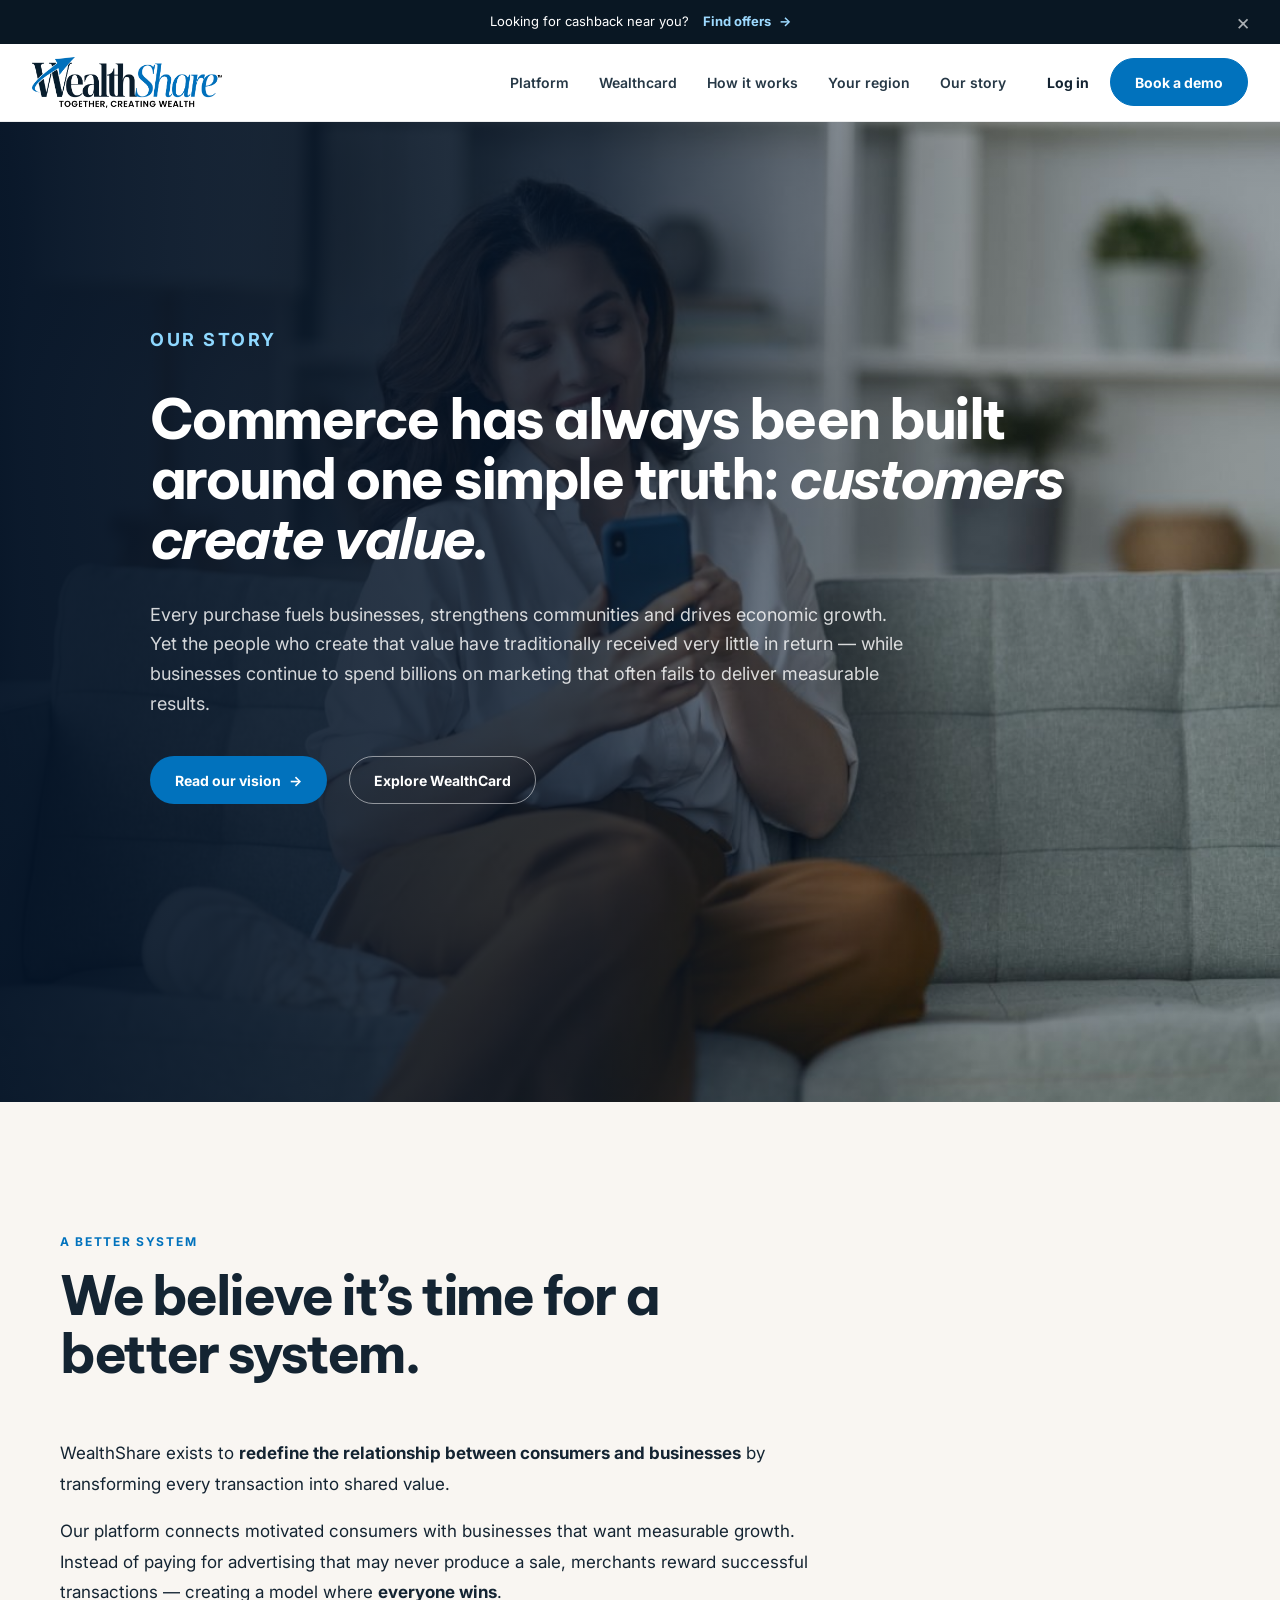
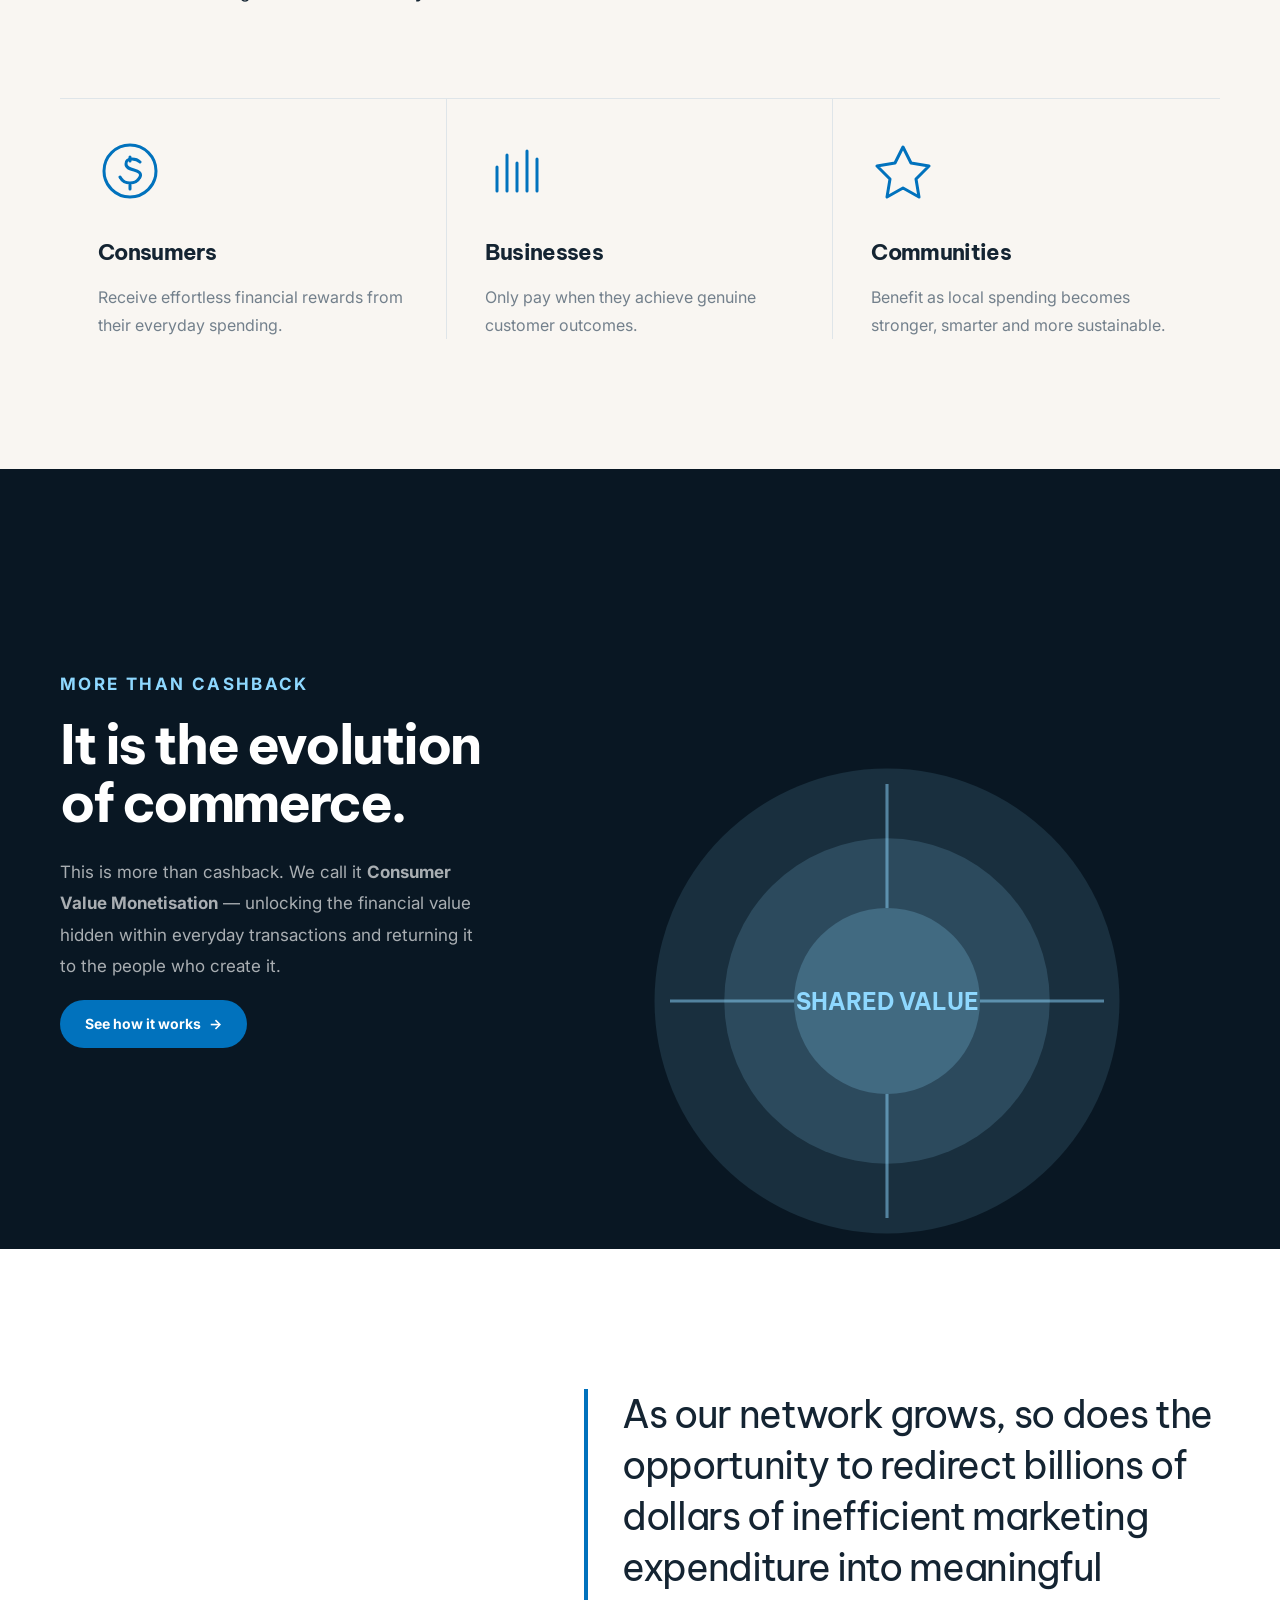
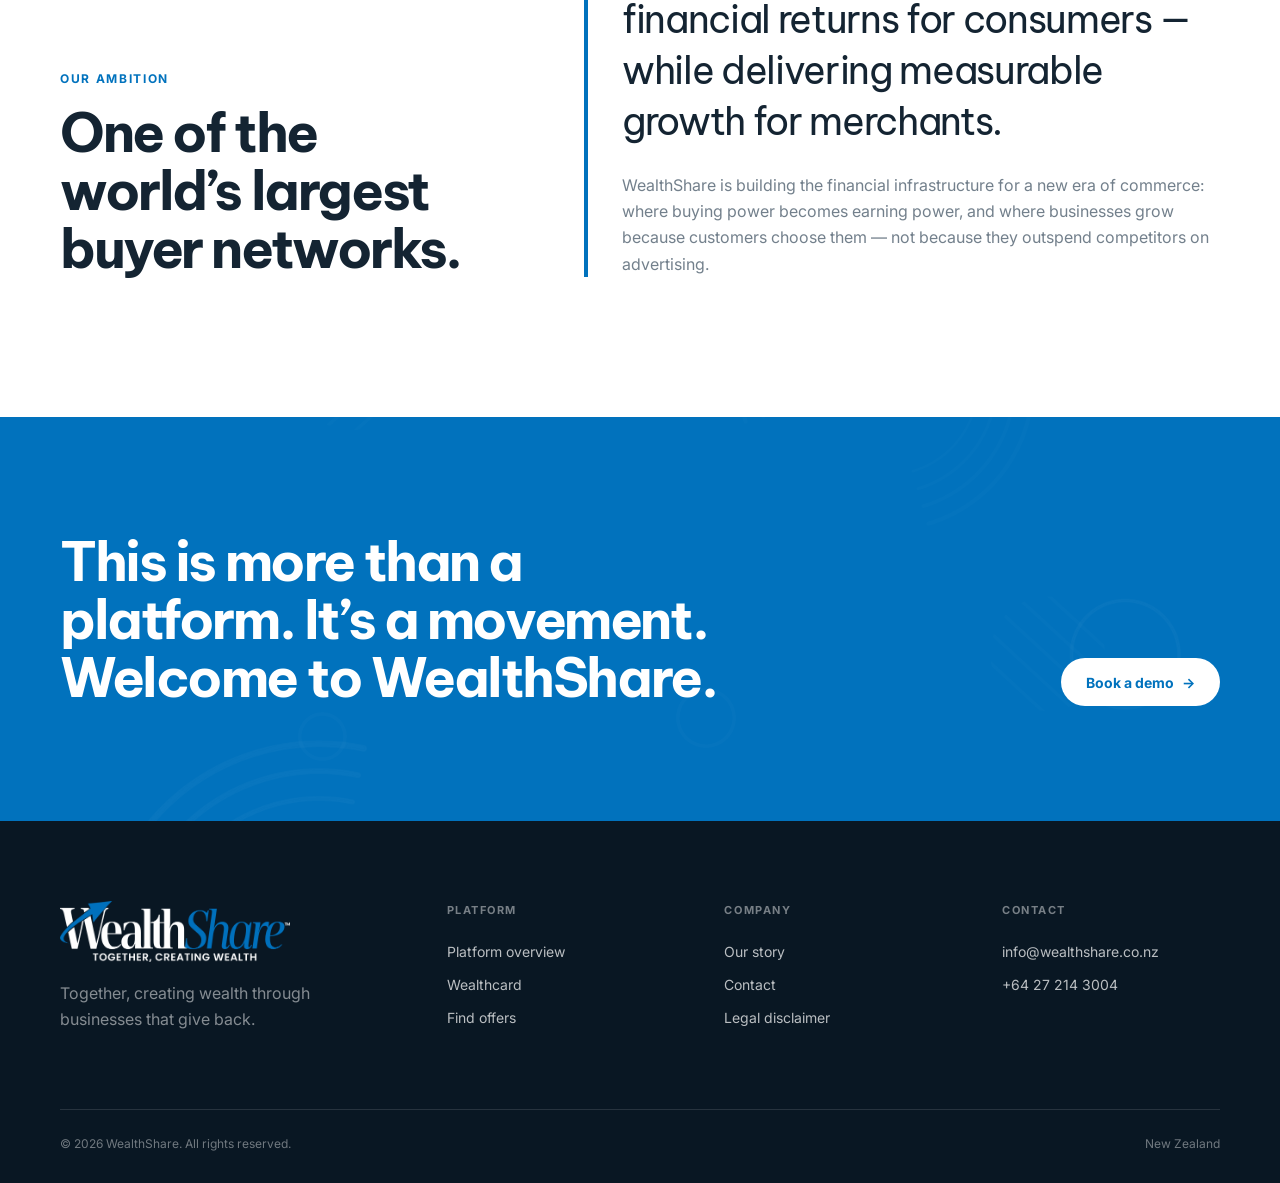
==== story.html @ afe25f83 "Add Our Story + WealthCard pages (theme template)" ====
<!DOCTYPE html>
<html lang="en">
<head>
<meta charset="UTF-8">
<meta name="viewport" content="width=device-width, initial-scale=1.0">
<title>Our Story — WealthShare</title>
<meta name="description" content="WealthShare exists to redefine the relationship between consumers and businesses by transforming every transaction into shared value.">
<link rel="preconnect" href="https://fonts.googleapis.com">
<link rel="preconnect" href="https://fonts.gstatic.com" crossorigin>
<link href="https://fonts.googleapis.com/css2?family=Be+Vietnam+Pro:wght@400;500;600;700;800&family=Inter:wght@400;500;600;700&display=swap" rel="stylesheet">
<link rel="stylesheet" href="theme.css">
</head>
<body>

<div class="utility" id="utility"><span>Looking for cashback near you?</span><a class="link" href="https://alpha3402.github.io/wealthcare/#finder">Find offers <span class="arrow">→</span></a><button aria-label="Dismiss announcement" type="button">×</button></div>

<nav class="nav" aria-label="Primary navigation">
  <div class="inner">
    <a class="brand" href="https://alpha3402.github.io/wealthcare/" aria-label="WealthShare home"><img src="assets/wealthshare-logo.webp" alt="WealthShare"></a>
    <div class="navlinks">
      <a href="https://alpha3402.github.io/wealthcare/#platform">Platform</a>
      <a href="wealthcard.html">Wealthcard</a>
      <a href="https://alpha3402.github.io/wealthcare/#finder">How it works</a>
      <a href="https://alpha3402.github.io/wealthcare/#region">Your region</a>
      <a href="story.html" aria-current="page">Our story</a>
    </div>
    <div class="actions">
      <a class="btn btn-text" href="https://alpha3402.github.io/wealthcare/#contact">Log in</a>
      <a class="btn btn-outline" href="mailto:info@wealthshare.co.nz?subject=WealthShare%20demo">Book a demo</a>
      <button class="menu-toggle" type="button" aria-label="Open menu" aria-expanded="false"><span></span><span></span><span></span></button>
    </div>
  </div>
</nav>

<div class="mobile-menu" id="mobileMenu">
  <a href="https://alpha3402.github.io/wealthcare/#platform">Platform</a>
  <a href="wealthcard.html">Wealthcard</a>
  <a href="https://alpha3402.github.io/wealthcare/#finder">How it works</a>
  <a href="https://alpha3402.github.io/wealthcare/#region">Your region</a>
  <a href="story.html">Our story</a>
  <a class="btn btn-primary" href="mailto:info@wealthshare.co.nz?subject=WealthShare%20demo">Book a demo</a>
</div>

<!-- ================= HERO ================= -->
<section class="hero">
  <div class="shell hero-copy hero-feedback">
    <p class="eyebrow">Our story</p>
    <h1 class="hero-large">Commerce has always been built around one simple truth: <em>customers create value.</em></h1>
    <p class="hero-small">Every purchase fuels businesses, strengthens communities and drives economic growth. Yet the people who create that value have traditionally received very little in return — while businesses continue to spend billions on marketing that often fails to deliver measurable results.</p>
    <div class="hero-buttons">
      <a class="btn btn-primary" href="#vision">Read our vision <span class="arrow">→</span></a>
      <a class="btn btn-outline" href="wealthcard.html">Explore WealthCard</a>
    </div>
  </div>
</section>

<!-- ================= THE BETTER SYSTEM ================= -->
<section class="platform" id="vision">
  <div class="shell">
    <header class="platform-head">
      <p class="eyebrow">A better system</p>
      <h2 class="title">We believe it&rsquo;s time for a better system.</h2>
    </header>
    <div class="copy" style="max-width:760px">
      <p>WealthShare exists to <strong>redefine the relationship between consumers and businesses</strong> by transforming every transaction into shared value.</p>
      <p>Our platform connects motivated consumers with businesses that want measurable growth. Instead of paying for advertising that may never produce a sale, merchants reward successful transactions — creating a model where <strong>everyone wins</strong>.</p>
    </div>
    <div class="how">
      <div class="how-item">
        <svg class="how-icon" viewBox="0 0 64 64" fill="none" stroke="currentColor" stroke-width="3" stroke-linecap="round" stroke-linejoin="round" aria-hidden="true"><circle cx="32" cy="32" r="26"/><path d="M22 38c2 4 6 6 10 6s8-2 10-6-2-6-6-7-8-2-8-6 2-5 6-5 6 1 8 3"/><path d="M32 18v4m0 24v4"/></svg>
        <h3>Consumers</h3>
        <p>Receive effortless financial rewards from their everyday spending.</p>
      </div>
      <div class="how-item">
        <svg class="how-icon" viewBox="0 0 64 64" fill="none" stroke="currentColor" stroke-width="3" stroke-linecap="round" stroke-linejoin="round" aria-hidden="true"><path d="M12 52V28m10 24V16m10 36V24m10 28V12m10 40V20"/></svg>
        <h3>Businesses</h3>
        <p>Only pay when they achieve genuine customer outcomes.</p>
      </div>
      <div class="how-item">
        <svg class="how-icon" viewBox="0 0 64 64" fill="none" stroke="currentColor" stroke-width="3" stroke-linecap="round" stroke-linejoin="round" aria-hidden="true"><path d="M32 8l8 16 18 3-13 13 3 18-16-9-16 9 3-18L6 27l18-3z"/></svg>
        <h3>Communities</h3>
        <p>Benefit as local spending becomes stronger, smarter and more sustainable.</p>
      </div>
    </div>
  </div>
</section>

<!-- ================= CONSUMER VALUE MONETISATION ================= -->
<section class="travel">
  <div class="shell travel-grid">
    <div class="travel-copy">
      <p class="eyebrow">More than cashback</p>
      <h2 class="title">It is the evolution of commerce.</h2>
      <p>This is more than cashback. We call it <strong>Consumer Value Monetisation</strong> — unlocking the financial value hidden within everyday transactions and returning it to the people who create it.</p>
      <a class="btn btn-primary" href="wealthcard.html">See how it works <span class="arrow">→</span></a>
    </div>
    <div class="travel-phones" aria-hidden="true">
      <svg viewBox="0 0 400 320" style="width:min(620px,100%)" fill="none">
        <circle cx="200" cy="160" r="150" fill="rgba(142,216,255,.12)"/>
        <circle cx="200" cy="160" r="105" fill="rgba(142,216,255,.16)"/>
        <circle cx="200" cy="160" r="60" fill="rgba(142,216,255,.22)"/>
        <path d="M60 160h80M260 160h80M200 20v80M200 220v80" stroke="#8ed8ff" stroke-width="2" opacity=".5"/>
        <text x="200" y="166" text-anchor="middle" fill="#8ed8ff" font-family="Be Vietnam Pro, sans-serif" font-size="15" font-weight="700">SHARED VALUE</text>
      </svg>
    </div>
  </div>
</section>

<!-- ================= AMBITION ================= -->
<section class="proof">
  <div class="shell proof-grid">
    <div>
      <p class="eyebrow">Our ambition</p>
      <h2 class="title">One of the world&rsquo;s largest buyer networks.</h2>
    </div>
    <div class="quote">
      <blockquote>As our network grows, so does the opportunity to redirect billions of dollars of inefficient marketing expenditure into meaningful financial returns for consumers — while delivering measurable growth for merchants.</blockquote>
      <p>WealthShare is building the financial infrastructure for a new era of commerce: where buying power becomes earning power, and where businesses grow because customers choose them — not because they outspend competitors on advertising.</p>
    </div>
  </div>
</section>

<!-- ================= CLOSING CTA ================= -->
<section class="cta">
  <div class="shell">
    <h2 class="title">This is more than a platform. It&rsquo;s a movement. Welcome to WealthShare.</h2>
    <a class="btn" href="mailto:info@wealthshare.co.nz?subject=WealthShare%20demo">Book a demo <span class="arrow">→</span></a>
  </div>
</section>

<footer class="footer">
  <div class="shell">
    <div class="footer-grid">
      <div class="footer-brand"><img src="assets/wealthshare-logo-white.webp" alt="WealthShare"><p>Together, creating wealth through businesses that give back.</p></div>
      <div><h4>Platform</h4><a href="https://alpha3402.github.io/wealthcare/#platform">Platform overview</a><a href="wealthcard.html">Wealthcard</a><a href="https://alpha3402.github.io/wealthcare/#finder">Find offers</a></div>
      <div><h4>Company</h4><a href="story.html">Our story</a><a href="mailto:info@wealthshare.co.nz">Contact</a><a href="https://wealthshare.online/wealthshare-copy/">Legal disclaimer</a></div>
      <div><h4>Contact</h4><a href="mailto:info@wealthshare.co.nz">info@wealthshare.co.nz</a><a href="tel:+64272143004">+64 27 214 3004</a></div>
    </div>
    <div class="footer-bottom"><span>© 2026 WealthShare. All rights reserved.</span><span>New Zealand</span></div>
  </div>
</footer>

<script src="theme.js"></script>
</body>
</html>
---- theme.css ----
:root{--blue:#0172bd;--blue2:#078ddd;--navy:#091723;--ink:#142432;--body:#465463;--muted:#73808c;--paper:#fbfaf7;--mist:#f1f4f6;--line:#dfe5e9;--white:#fff;--head:'Be Vietnam Pro',sans-serif;--body:'Inter',sans-serif;--max:1160px}
*{box-sizing:border-box}html{scroll-behavior:smooth}body{margin:0;background:var(--paper);color:var(--ink);font-family:var(--body);font-size:16px;line-height:1.65;-webkit-font-smoothing:antialiased;overflow-x:hidden}body.menu-open{overflow:hidden}a{color:inherit;text-decoration:none}button,select{font:inherit}img{display:block;max-width:100%}.shell{width:min(var(--max),calc(100% - 96px));margin-inline:auto}.eyebrow{margin:0 0 14px;color:var(--blue);font-size:12px;font-weight:700;letter-spacing:.14em;text-transform:uppercase}.display{font-family:var(--head);font-size:clamp(42px,5.5vw,74px);font-weight:700;line-height:1.03;letter-spacing:-.055em}.title{font-family:var(--head);font-size:clamp(34px,4.2vw,58px);font-weight:700;line-height:1.08;letter-spacing:-.045em}.copy{color:var(--body);font-size:17px;line-height:1.8}.arrow{display:inline-block;margin-left:8px;transition:transform .2s}.link:hover .arrow,.btn:hover .arrow{transform:translateX(4px)}
.utility{height:44px;background:var(--navy);color:#fff;display:flex;align-items:center;justify-content:center;gap:14px;font-size:13px}.utility a{display:inline-flex;align-items:center;color:#9edaff;font-weight:700}.utility button{position:absolute;right:24px;border:0;background:transparent;color:#fff;font-size:22px;opacity:.65;cursor:pointer}.nav{height:78px;background:#fff;border-bottom:1px solid rgba(9,23,35,.08);display:flex;align-items:center;position:sticky;top:0;z-index:100}.nav .inner{width:min(1220px,calc(100% - 64px));margin:auto;display:flex;align-items:center;justify-content:space-between;gap:32px}.brand img{width:190px;height:auto}.navlinks{display:flex;align-items:center;gap:30px;margin-left:auto}.navlinks a{font-size:14px;font-weight:600;color:#263846}.navlinks a:hover{color:var(--blue)}.actions{display:flex;align-items:center;gap:12px}.btn{display:inline-flex;align-items:center;justify-content:center;min-height:48px;padding:0 24px;border:1px solid transparent;border-radius:999px;font-size:14px;font-weight:700;cursor:pointer;transition:background .2s,color .2s,border .2s,transform .2s}.btn-primary{background:var(--blue);color:#fff}.btn-primary:hover{background:#0566a4;transform:translateY(-1px)}.btn-outline{border-color:#b9c5cc;color:var(--ink);background:#fff}.btn-outline:hover{border-color:var(--ink)}.btn-text{padding-inline:8px}.menu-toggle{display:none;border:0;background:transparent;padding:8px;cursor:pointer}.menu-toggle span{display:block;width:25px;height:2px;background:var(--navy);margin:5px}.mobile-menu{display:none}
.hero{min-height:calc(100vh - 122px);position:relative;display:flex;align-items:center;color:#fff;background:url('assets/hero-woman-phone.jpg') center 45%/cover no-repeat}.hero:before{content:"";position:absolute;inset:0;background:linear-gradient(90deg,rgba(5,20,39,.96) 0%,rgba(5,20,39,.8) 46%,rgba(5,20,39,.25) 76%,rgba(5,20,39,.2) 100%)}.hero-copy{position:relative;z-index:1;max-width:700px;padding:104px 0 112px}.hero .eyebrow{color:#8ed8ff}.hero h1{margin:0 0 28px}.hero p{max-width:620px;margin:0 0 34px;color:rgba(255,255,255,.82);font-size:18px;line-height:1.75}.hero-buttons{display:flex;align-items:center;gap:22px}.hero .btn-outline{color:#fff;border-color:rgba(255,255,255,.5);background:transparent}.hero-proof{margin-top:54px;padding-top:28px;border-top:1px solid rgba(255,255,255,.2);display:flex;align-items:center;gap:18px}.hero-proof strong{font-family:var(--head);font-size:30px;line-height:1}.hero-proof span{max-width:180px;color:rgba(255,255,255,.65);font-size:13px;line-height:1.45}
.hero{min-height:980px}.hero-copy{max-width:760px;padding:92px 0 100px}.hero-long-copy{max-width:710px}.hero-long-copy p{margin:0 0 16px;color:rgba(255,255,255,.82);font-size:17px;line-height:1.72}.hero .hero-proof{margin-top:34px}.hero .hero-proof strong{max-width:330px;text-transform:uppercase}.hero .hero-proof span{max-width:310px}.hero .hero-buttons{margin-top:32px}.play-mark{width:17px;height:17px;margin-right:9px;flex:none}.product-overview{min-height:820px;background:#f3f6f7;display:grid;place-items:center;padding:100px 32px;position:relative;overflow:hidden}.product-overview:before{content:"";position:absolute;width:760px;height:760px;border-radius:50%;background:rgba(1,114,189,.06)}.phones{position:relative;width:min(720px,90vw);filter:drop-shadow(0 35px 32px rgba(9,23,35,.17));mix-blend-mode:multiply}.product-caption{position:absolute;left:max(32px,calc((100vw - var(--max))/2));bottom:60px;color:var(--muted);font-size:13px}.product-caption strong{display:block;color:var(--ink);font-family:var(--head);font-size:20px;margin-bottom:4px}
.logo-rail{background:#fff;border-block:1px solid var(--line);overflow:hidden;padding:27px 0}.logo-track{width:max-content;display:flex;align-items:center;gap:54px;animation:logos 40s linear infinite}.logo-track a{display:flex;align-items:center;justify-content:center}.logo-track img{width:145px;height:58px;object-fit:contain;filter:none;opacity:1;transition:transform .25s ease,opacity .25s ease}.logo-track a:hover img{transform:scale(1.06)}.logo-track .brandcrafter-logo{width:175px}@keyframes logos{to{transform:translateX(-50%)}}
.platform{background:#f9f6f2;padding:130px 0}.platform-head{margin-bottom:56px}.platform-head h2{margin:0;max-width:620px}.platform-grid{display:grid;grid-template-columns:minmax(0,.9fr) minmax(520px,1.1fr);gap:70px;align-items:start}.steps{position:relative;padding-bottom:42vh}.step{position:sticky;top:120px;z-index:1;min-height:420px;margin-bottom:55vh;padding:40px 34px;display:grid;grid-template-columns:48px 1fr;align-content:start;background:#fff;border:1px solid #d7e0e5;border-radius:20px;box-shadow:0 16px 46px rgba(9,23,35,.09);opacity:1;transform:scale(.965);transform-origin:top center;transition:transform .35s,border-color .35s,box-shadow .35s}.step:nth-child(2){z-index:2}.step:nth-child(3){z-index:3}.step:nth-child(4){z-index:4}.step:nth-child(5){z-index:5;margin-bottom:0}.step.active{transform:scale(1);border-color:rgba(1,114,189,.38);box-shadow:0 26px 62px rgba(9,23,35,.15)}.step-num{font-size:11px;font-weight:700;color:var(--blue);padding-top:7px}.step h3{font-family:var(--head);font-size:27px;letter-spacing:-.03em;margin:0 0 18px}.step p{margin:0;max-width:480px;color:var(--body);font-size:17px;line-height:1.85}.stage-wrap{position:sticky;top:108px;height:600px}.stage{position:absolute;inset:0;border:1px solid #dfe4e7;border-radius:19px;background:#fff;box-shadow:0 28px 70px rgba(9,23,35,.12);overflow:hidden}.slide{position:absolute;inset:0;opacity:0;transform:translateY(18px);transition:opacity .45s,transform .45s;display:flex;align-items:center;justify-content:center;padding:38px}.slide.active{opacity:1;transform:none}.slide.blue{background:#eaf6fd}.slide.soft{background:#f5f6f4}.slide.navy{background:var(--navy);color:#fff}.slide img{max-width:100%;max-height:100%;object-fit:contain}.slide .phone-pair{height:100%;filter:drop-shadow(0 20px 20px rgba(9,23,35,.16))}.locator-demo{width:100%;max-width:470px}.locator-demo .find{width:260px;margin:0 auto 28px}.search-card{background:#fff;border:1px solid #dce4e8;border-radius:16px;padding:22px;box-shadow:0 20px 50px rgba(9,23,35,.12)}.search-card label{font-size:12px;font-weight:700;color:var(--muted);text-transform:uppercase;letter-spacing:.08em}.search-field{margin-top:10px;border:1px solid #cbd5db;border-radius:10px;padding:16px;display:flex;justify-content:space-between;color:var(--ink)}.partner-grid{display:grid;grid-template-columns:repeat(3,1fr);gap:20px;width:100%;align-items:center}.partner-grid img{height:70px;width:100%;object-fit:contain;filter:grayscale(1);background:#fff;border-radius:10px;padding:12px}.app-panel{text-align:center}.app-panel h4{font-family:var(--head);font-size:36px;margin:0 0 14px;letter-spacing:-.04em}.app-panel p{color:rgba(255,255,255,.65);max-width:430px;margin:0 auto 28px}.store-buttons{display:flex;justify-content:center;gap:12px}.store-buttons img{height:48px}.mobile-visual{display:none}
.platform-icon-wrap{width:100%;height:100%;display:flex;align-items:center;justify-content:center}.slide .app-step-icon{max-height:440px;width:auto;filter:drop-shadow(0 18px 25px rgba(9,23,35,.14))}.mobile-visual .app-step-icon{max-height:280px;width:auto}.platform-icon{width:168px;height:168px;color:var(--blue);padding:32px;border:1px solid #cfe4f1;border-radius:50%;background:#fff;box-shadow:0 18px 45px rgba(1,114,189,.12)}.mobile-visual .platform-icon{width:132px;height:132px;padding:26px}.app-promo{padding:125px 0;background:#eef6fb}.app-promo-grid{display:grid;grid-template-columns:1fr 1fr;gap:72px;align-items:center}.app-promo-visual{min-height:620px;display:flex;align-items:flex-end;justify-content:center}.app-promo-visual img{width:min(500px,100%);filter:drop-shadow(0 28px 30px rgba(9,23,35,.18))}.app-promo-panel{padding:64px;border-radius:22px;background:var(--navy);color:#fff;box-shadow:0 28px 70px rgba(9,23,35,.16)}.app-promo-panel .eyebrow{color:#8ed8ff}.app-promo-panel h2{margin:0 0 24px}.app-promo-panel p{margin:0 0 32px;color:rgba(255,255,255,.68);font-size:17px;line-height:1.8}.app-promo-panel .store-buttons{justify-content:flex-start}.finder{padding:125px 0;background:#fff}.finder-head{text-align:center;max-width:800px;margin:0 auto}.finder h2{margin:0 0 42px}.finder-form{display:flex;justify-content:center;gap:12px}.finder select{width:min(430px,65vw);padding:16px 18px;border:1px solid #cbd5db;border-radius:8px;background:#fff;color:var(--ink)}.how{margin-top:90px;display:grid;grid-template-columns:repeat(3,1fr);border-top:1px solid var(--line)}.how-item{padding:40px 38px 0;border-right:1px solid var(--line)}.how-item:last-child{border-right:0}.how-icon{width:64px;height:64px;color:var(--blue);margin-bottom:24px}.how-item h3{font-family:var(--head);font-size:22px;margin:0 0 12px;letter-spacing:-.03em}.how-item p{margin:0;color:var(--muted);line-height:1.75}
.app-promo{background:#fff}.app-promo-grid{grid-template-columns:1.08fr .92fr;gap:86px}.app-promo-visual{min-height:670px}.app-promo-panel{padding:0;background:transparent;color:var(--ink);box-shadow:none;border-radius:0}.app-promo-panel h2{max-width:540px}.app-promo-panel p{color:var(--body);font-size:20px}.app-promo-panel .store-buttons{justify-content:flex-start}.travel{background:var(--navy);color:#fff;overflow:hidden}.travel-grid{display:grid;grid-template-columns:.85fr 1.15fr;align-items:center;min-height:780px}.travel-copy{padding:100px 60px 100px 0}.travel .eyebrow{color:#8ed8ff}.travel h2{margin:0 0 26px}.travel p{color:rgba(255,255,255,.65);font-size:17px;line-height:1.85}.travel-phones{align-self:end;display:flex;justify-content:center}.travel-phones img{width:min(620px,100%);filter:drop-shadow(0 35px 34px rgba(0,0,0,.3))}
.proof{padding:140px 0;background:#fff}.proof-grid{display:grid;grid-template-columns:.8fr 1.2fr;gap:100px;align-items:end}.proof h2{margin:0}.quote{border-left:4px solid var(--blue);padding-left:34px}.quote blockquote{font-family:var(--head);font-size:clamp(24px,3vw,38px);line-height:1.35;letter-spacing:-.035em;margin:0 0 24px}.quote p{margin:0;color:var(--muted)}.proof-stat{margin-top:80px;display:grid;grid-template-columns:1fr 2fr;gap:40px;padding-top:38px;border-top:1px solid var(--line)}.proof-stat strong{font-family:var(--head);font-size:clamp(64px,9vw,120px);line-height:.9;color:var(--blue)}.proof-stat span{font-size:20px;color:var(--body);align-self:center;max-width:570px}
.cta{padding:115px 0;background:var(--blue);color:#fff;position:relative;overflow:hidden}.cta:before{content:"";position:absolute;inset:0;background:url('assets/brand-pattern.png') center/cover;opacity:.12}.cta .shell{position:relative;display:flex;align-items:end;justify-content:space-between;gap:50px}.cta h2{margin:0;max-width:700px}.cta .btn{background:#fff;color:var(--blue);flex:none}.cta .btn:hover{background:#eaf6fd}
.footer{background:var(--navy);color:#fff;padding:80px 0 30px}.footer-grid{display:grid;grid-template-columns:1.5fr repeat(3,1fr);gap:60px}.footer-brand img{width:230px;margin-bottom:18px}.footer-brand p{color:rgba(255,255,255,.5);max-width:300px}.footer h4{margin:0 0 20px;color:rgba(255,255,255,.45);font-size:11px;letter-spacing:.14em;text-transform:uppercase}.footer a{display:block;margin:10px 0;color:rgba(255,255,255,.72);font-size:14px}.footer a:hover{color:#fff}.footer-bottom{margin-top:60px;padding-top:24px;border-top:1px solid rgba(255,255,255,.12);display:flex;justify-content:space-between;color:rgba(255,255,255,.42);font-size:12px}
@media(max-width:1000px){.shell{width:min(var(--max),calc(100% - 48px))}.navlinks{display:none}.menu-toggle{display:block}.actions .btn-text{display:none}.platform-grid{grid-template-columns:1fr}.steps{padding-bottom:0}.stage-wrap{display:none}.step{position:relative;top:auto;min-height:auto;margin-bottom:22px;padding:30px 26px;opacity:1;transform:none!important;border-radius:16px;box-shadow:0 10px 30px rgba(9,23,35,.07)}.step:nth-child(5){margin-bottom:0}.mobile-visual{display:flex;margin:25px 0 0;min-height:300px;border:1px solid var(--line);border-radius:16px;background:#fff;padding:20px;align-items:center;justify-content:center;overflow:hidden}.mobile-visual img{max-height:330px;object-fit:contain}.travel-grid{grid-template-columns:1fr}.travel-copy{padding:90px 0 20px}.proof-grid{grid-template-columns:1fr;gap:50px}.footer-grid{grid-template-columns:1fr 1fr}.mobile-menu{display:none;position:fixed;inset:122px 0 0;background:#fff;z-index:99;padding:30px}.mobile-menu.open{display:block}.mobile-menu a{display:block;padding:18px 0;border-bottom:1px solid var(--line);font-family:var(--head);font-size:24px}.mobile-menu .btn{margin-top:22px}}
@media(max-width:650px){.shell{width:calc(100% - 40px)}.utility{justify-content:flex-start;padding-left:20px;font-size:11px}.utility button{right:10px}.nav{height:70px}.nav .inner{width:calc(100% - 32px)}.brand img{width:155px}.actions .btn-outline{display:none}.actions .btn-primary{min-height:42px;padding-inline:16px;font-size:12px}.mobile-menu{inset:114px 0 0}.hero{min-height:760px;background-position:62% center}.hero:before{background:linear-gradient(90deg,rgba(5,20,39,.96),rgba(5,20,39,.7))}.hero-copy{padding:80px 0}.hero-buttons{align-items:stretch;flex-direction:column;max-width:260px}.hero-proof{margin-top:38px}.product-overview{min-height:560px;padding:60px 20px 100px}.product-caption{left:20px;bottom:35px}.logo-track{gap:28px}.logo-track img{width:115px}.platform{padding:90px 0}.platform-grid{gap:30px}.step{grid-template-columns:35px 1fr}.step p{font-size:15px}.mobile-visual{grid-column:1/-1;min-height:250px}.finder{padding:90px 0}.finder-form{flex-direction:column}.finder select{width:100%}.how{grid-template-columns:1fr;margin-top:65px}.how-item{border-right:0;border-bottom:1px solid var(--line);padding:34px 0}.travel-grid{min-height:auto}.travel-copy{padding-top:80px}.proof{padding:90px 0}.proof-stat{grid-template-columns:1fr;gap:18px}.cta{padding:80px 0}.cta .shell{align-items:flex-start;flex-direction:column}.footer-grid{grid-template-columns:1fr;gap:35px}.footer-bottom{align-items:flex-start;flex-direction:column;gap:10px}.store-buttons{flex-direction:column;align-items:center}}
@media(max-width:1000px){.app-promo-grid{grid-template-columns:1fr;gap:36px}.app-promo-visual{min-height:480px}.app-promo-panel{padding:0}}
@media(max-width:650px){.hero{min-height:1120px;background-position:64% center}.hero-copy{padding:72px 0 82px}.hero-long-copy p{font-size:15px;line-height:1.62}.hero .hero-proof{align-items:flex-start;flex-direction:column}.hero .hero-buttons{max-width:none}.app-promo{padding:80px 0}.app-promo-visual{min-height:410px}.app-promo-panel{padding:0}.app-promo-panel .store-buttons{align-items:flex-start}}
/* Hero/product overlap revision */
.nav .btn-outline{background:var(--blue);border-color:var(--blue);color:#fff}.nav .btn-outline:hover{background:#0566a4;border-color:#0566a4;color:#fff;transform:translateY(-1px)}
.product-overview{min-height:650px;padding:0 32px 80px;place-items:start center;overflow:visible;z-index:2}.product-overview:before{top:24px;left:50%;transform:translateX(-50%)}.product-overview .phones{z-index:1;width:min(1100px,92vw);max-width:none;transform:translateY(-145px)}
@media(max-width:1000px){.product-overview{min-height:560px;padding:0 24px 70px}.product-overview:before{width:620px;height:620px}.product-overview .phones{width:min(920px,96vw);transform:translateY(-105px)}}
@media(max-width:650px){.product-overview{min-height:390px;padding:0 12px 74px}.product-overview:before{top:12px;width:390px;height:390px}.product-overview .phones{width:104vw;transform:translateY(-58px)}.product-caption{bottom:24px}}
.sequence-v2.platform{height:620vh;padding:0;background:#f9f6f2}.sequence-v2>.shell{position:sticky;top:78px;min-height:calc(100vh - 78px);padding:52px 0 36px;display:flex;flex-direction:column;overflow:hidden}.sequence-v2 .platform-head{margin:0 0 24px;flex:none}.sequence-v2 .platform-head h2{max-width:720px}.sequence-v2 .platform-grid{flex:1;min-height:0;grid-template-columns:minmax(0,.85fr) minmax(420px,1.15fr);gap:68px;align-items:stretch}.sequence-v2 .steps{padding:0;border-top:1px solid #d9e0e4}.sequence-v2 .step,.sequence-v2 .step:nth-child(n){position:relative;top:auto;z-index:auto;min-height:0;margin:0;padding:17px 0;display:grid;grid-template-columns:46px 1fr;align-content:start;background:transparent;border:0;border-bottom:1px solid #d9e0e4;border-radius:0;box-shadow:none;opacity:1;transform:none;transition:padding .35s ease,background .35s ease}.sequence-v2 .step.active{padding:22px 0;box-shadow:none;border-color:#cbd9e1}.sequence-v2 .step-num{padding-top:5px;color:var(--blue);font-size:11px}.sequence-v2 .step h3{margin:0;font-size:25px;line-height:1.2}.sequence-v2 .step p{max-height:0;margin:0;overflow:hidden;opacity:0;transform:translateY(-5px);transition:max-height .4s ease,opacity .3s ease,transform .35s ease,margin .35s ease}.sequence-v2 .step.active p{max-height:180px;margin-top:14px;opacity:1;transform:none}.sequence-v2 .mobile-visual{display:none!important}.sequence-v2 .stage-wrap{position:relative;top:auto;height:auto;min-height:420px}.sequence-v2 .stage{inset:0}.sequence-v2 .platform-end{max-height:0;overflow:hidden;opacity:0;transform:translateY(12px);transition:max-height .35s ease,opacity .35s ease,transform .35s ease}.sequence-v2.complete .platform-end{max-height:70px;padding-top:20px;opacity:1;transform:none}.sequence-v2 .platform-end .btn{min-width:220px}.sequence-v2.complete .step p{max-height:0;margin-top:0;opacity:0}.sequence-v2.complete .stage .slide:last-child{opacity:1;transform:none}
@media(max-width:1000px){.sequence-v2.platform{height:680vh}.sequence-v2>.shell{top:70px;min-height:calc(100svh - 70px);padding:32px 0 22px}.sequence-v2 .platform-head{margin-bottom:18px}.sequence-v2 .platform-head h2{font-size:clamp(32px,9vw,44px)}.sequence-v2 .platform-grid{grid-template-columns:1fr;gap:0}.sequence-v2 .stage-wrap{display:none}.sequence-v2 .step,.sequence-v2 .step:nth-child(n){padding:14px 0;grid-template-columns:38px 1fr}.sequence-v2 .step.active{padding:18px 0}.sequence-v2 .step h3{font-size:21px}.sequence-v2 .step p{font-size:15px;line-height:1.65}.sequence-v2 .step.active p{max-height:190px;margin-top:11px}.sequence-v2.complete .platform-end{max-height:66px;padding-top:16px}.sequence-v2 .platform-end .btn{width:100%}}
@media(max-width:650px){.sequence-v2>.shell{width:calc(100% - 40px)}.sequence-v2 .platform-head .eyebrow{margin-bottom:8px}.sequence-v2 .platform-head h2{font-size:32px;line-height:1.04;letter-spacing:-.045em}.sequence-v2 .step h3{font-size:20px}.sequence-v2 .step.active p{max-height:205px}}
@media(max-height:720px) and (min-width:1001px){.sequence-v2>.shell{top:70px;min-height:calc(100vh - 70px);padding:22px 0 16px}.sequence-v2 .platform-head{margin-bottom:12px}.sequence-v2 .platform-head h2{font-size:38px}.sequence-v2 .platform-grid{gap:48px}.sequence-v2 .stage-wrap{min-height:300px}.sequence-v2 .step,.sequence-v2 .step:nth-child(n){padding:9px 0}.sequence-v2 .step.active{padding:11px 0}.sequence-v2 .step h3{font-size:20px}.sequence-v2 .step p{font-size:14px;line-height:1.55}.sequence-v2 .step.active p{max-height:95px;margin-top:6px}.sequence-v2.complete .platform-end{padding-top:10px}}
@media(prefers-reduced-motion:reduce){*{scroll-behavior:auto!important;animation:none!important;transition:none!important}}
/* Client hero-copy feedback — Parkable-style alternating scale */
.hero-feedback{max-width:980px;padding-top:74px;padding-bottom:170px}
.hero-feedback .hero-small{max-width:760px;margin:0 0 24px;color:rgba(255,255,255,.82);font-size:18px;line-height:1.65}
.hero-feedback .hero-large{max-width:980px;margin:0 0 30px;color:#fff;font-family:var(--head);font-size:clamp(42px,4.35vw,58px);font-weight:700;line-height:1.08;letter-spacing:-.045em}
.hero-feedback .hero-large + .hero-large{margin-top:44px}
.hero-feedback .hero-buttons{margin-top:38px}
@media(max-width:650px){.hero-feedback{padding:62px 0 130px}.hero-feedback .hero-small{margin-bottom:18px;font-size:15px;line-height:1.6}.hero-feedback .hero-large{margin-bottom:24px;font-size:clamp(31px,9vw,38px);line-height:1.12}.hero-feedback .hero-large + .hero-large{margin-top:34px}.hero-feedback .hero-buttons{margin-top:30px}}
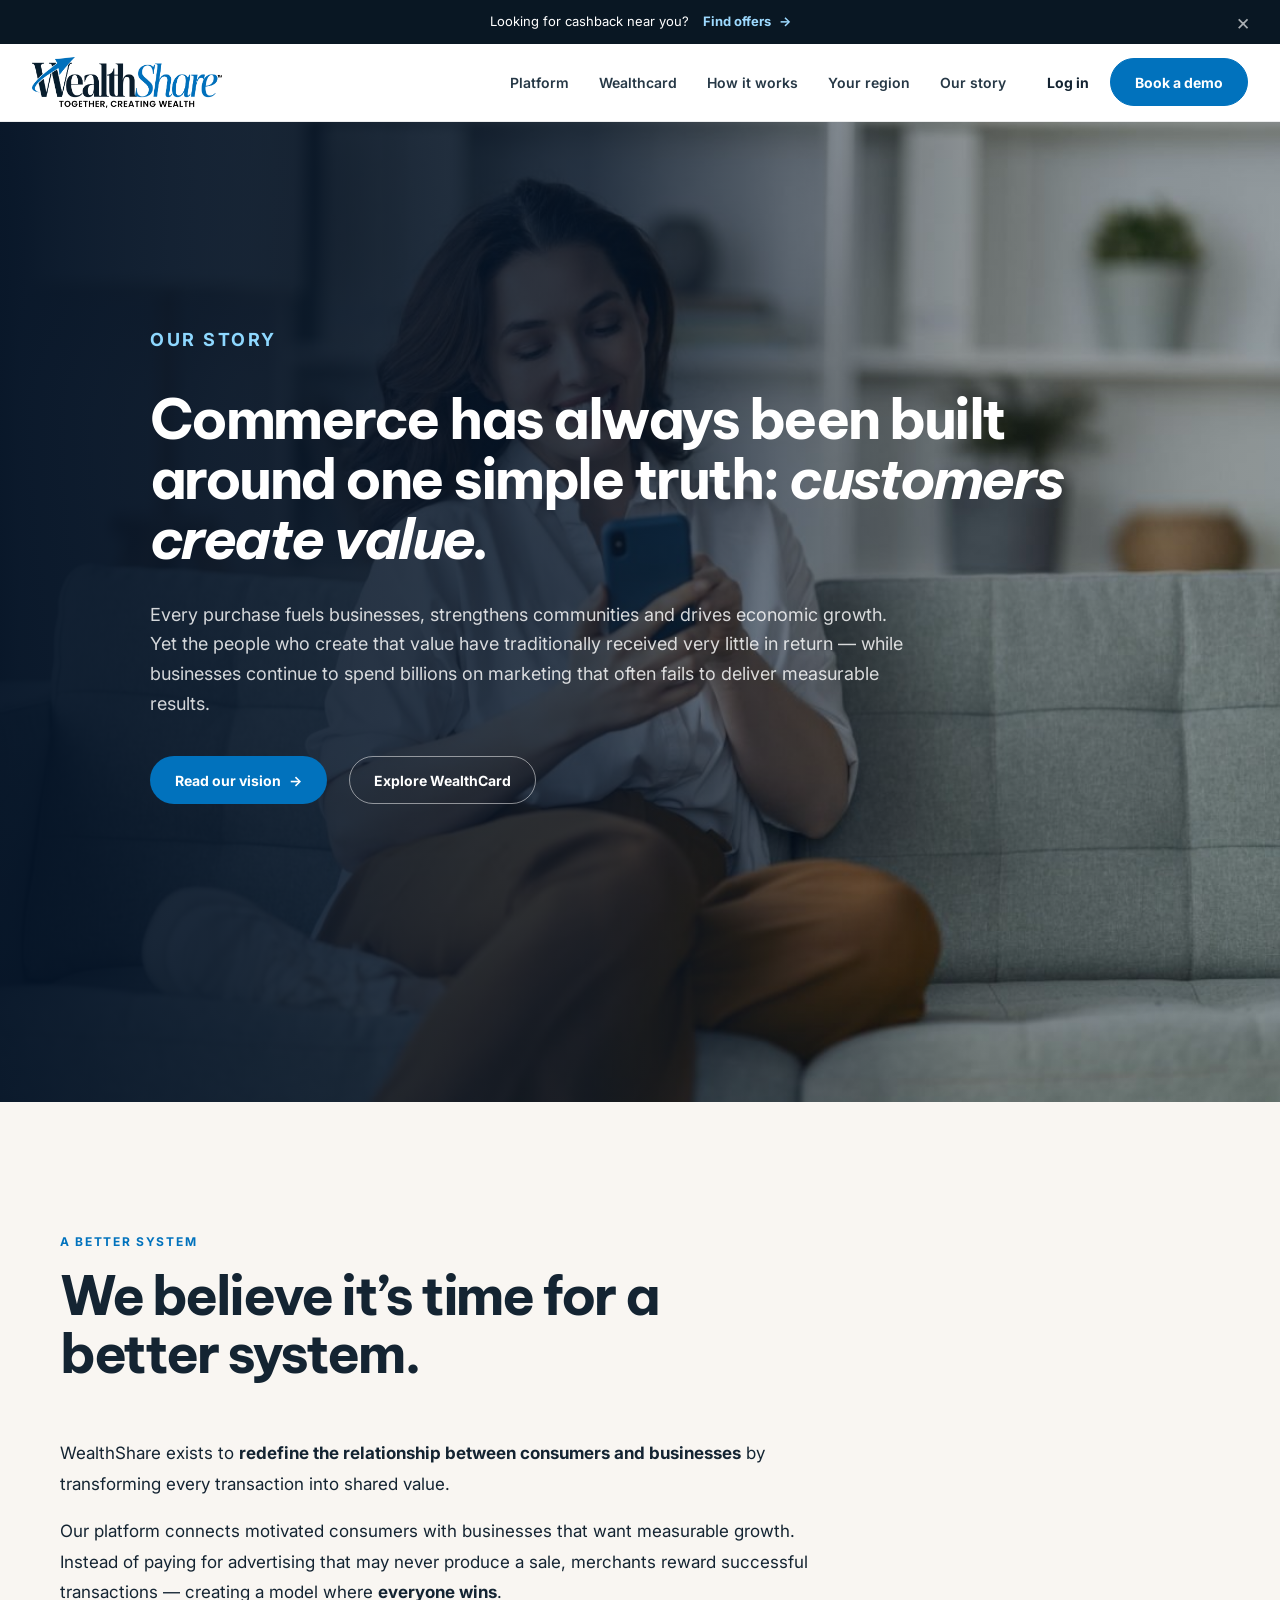
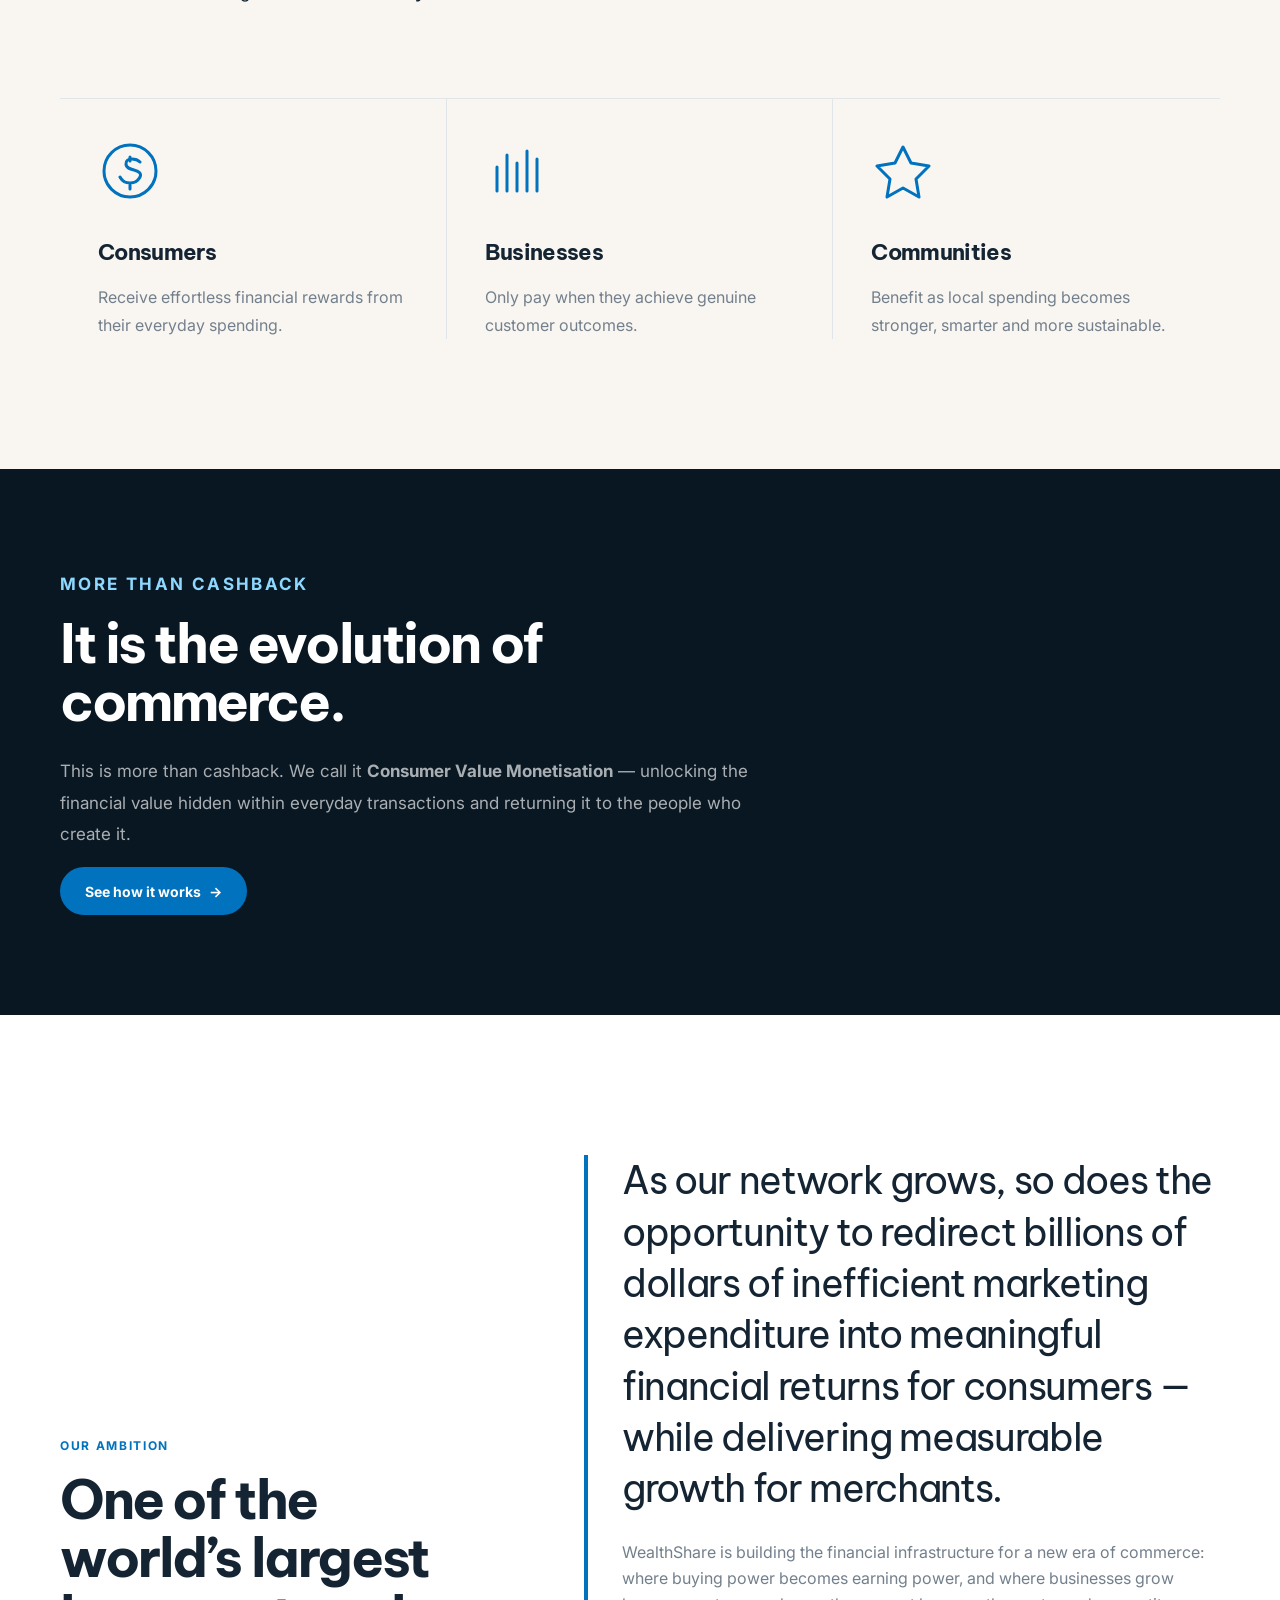
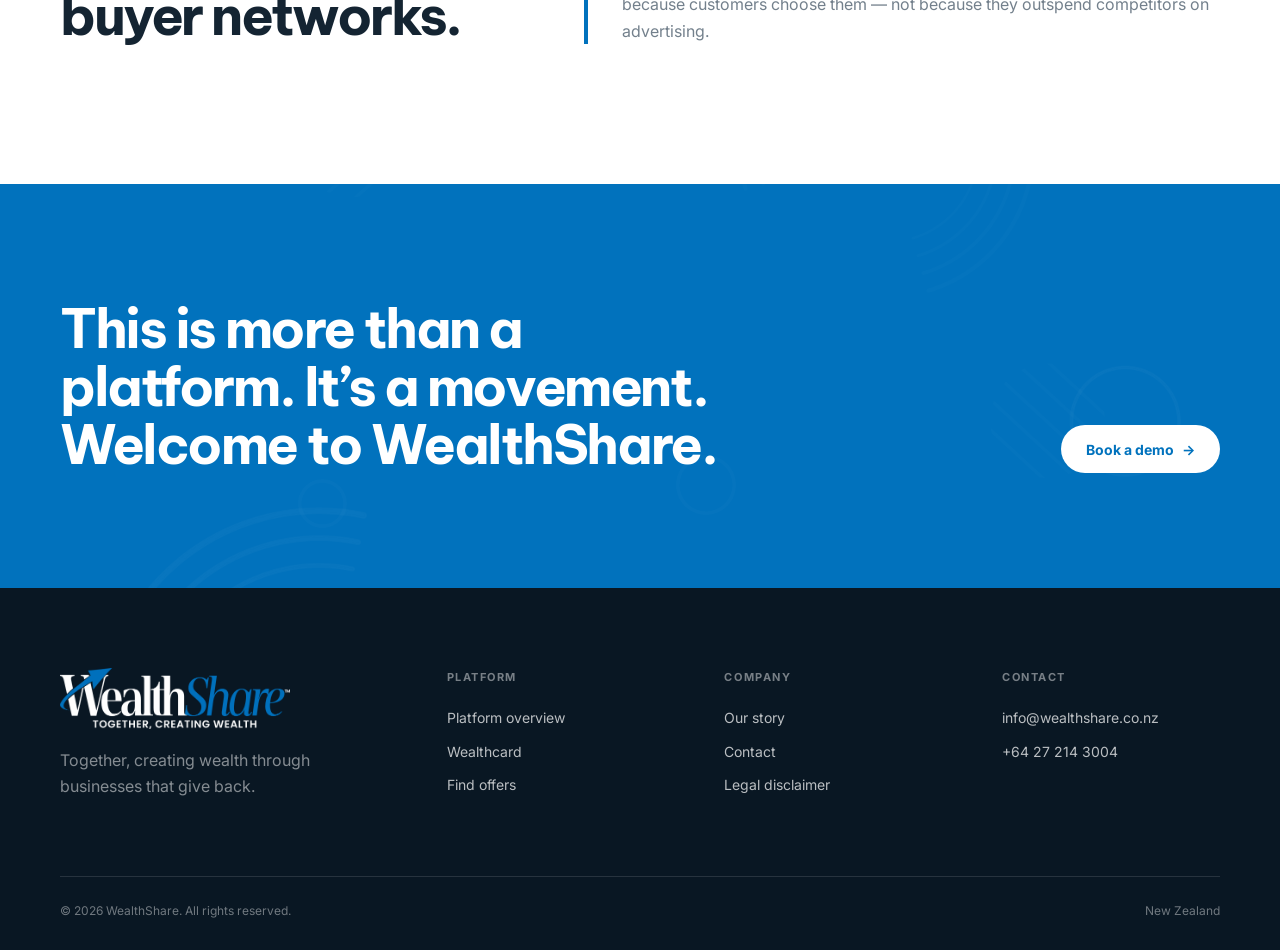
==== commit f657f0de: "Remove SHARED VALUE graphic from Our Story page" ====
--- a/story.html
+++ b/story.html
@@ -87,21 +87,12 @@
 
 <!-- ================= CONSUMER VALUE MONETISATION ================= -->
 <section class="travel">
-  <div class="shell travel-grid">
-    <div class="travel-copy">
+  <div class="shell">
+    <div class="travel-copy" style="max-width:760px">
       <p class="eyebrow">More than cashback</p>
       <h2 class="title">It is the evolution of commerce.</h2>
       <p>This is more than cashback. We call it <strong>Consumer Value Monetisation</strong> — unlocking the financial value hidden within everyday transactions and returning it to the people who create it.</p>
       <a class="btn btn-primary" href="wealthcard.html">See how it works <span class="arrow">→</span></a>
-    </div>
-    <div class="travel-phones" aria-hidden="true">
-      <svg viewBox="0 0 400 320" style="width:min(620px,100%)" fill="none">
-        <circle cx="200" cy="160" r="150" fill="rgba(142,216,255,.12)"/>
-        <circle cx="200" cy="160" r="105" fill="rgba(142,216,255,.16)"/>
-        <circle cx="200" cy="160" r="60" fill="rgba(142,216,255,.22)"/>
-        <path d="M60 160h80M260 160h80M200 20v80M200 220v80" stroke="#8ed8ff" stroke-width="2" opacity=".5"/>
-        <text x="200" y="166" text-anchor="middle" fill="#8ed8ff" font-family="Be Vietnam Pro, sans-serif" font-size="15" font-weight="700">SHARED VALUE</text>
-      </svg>
     </div>
   </div>
 </section>
